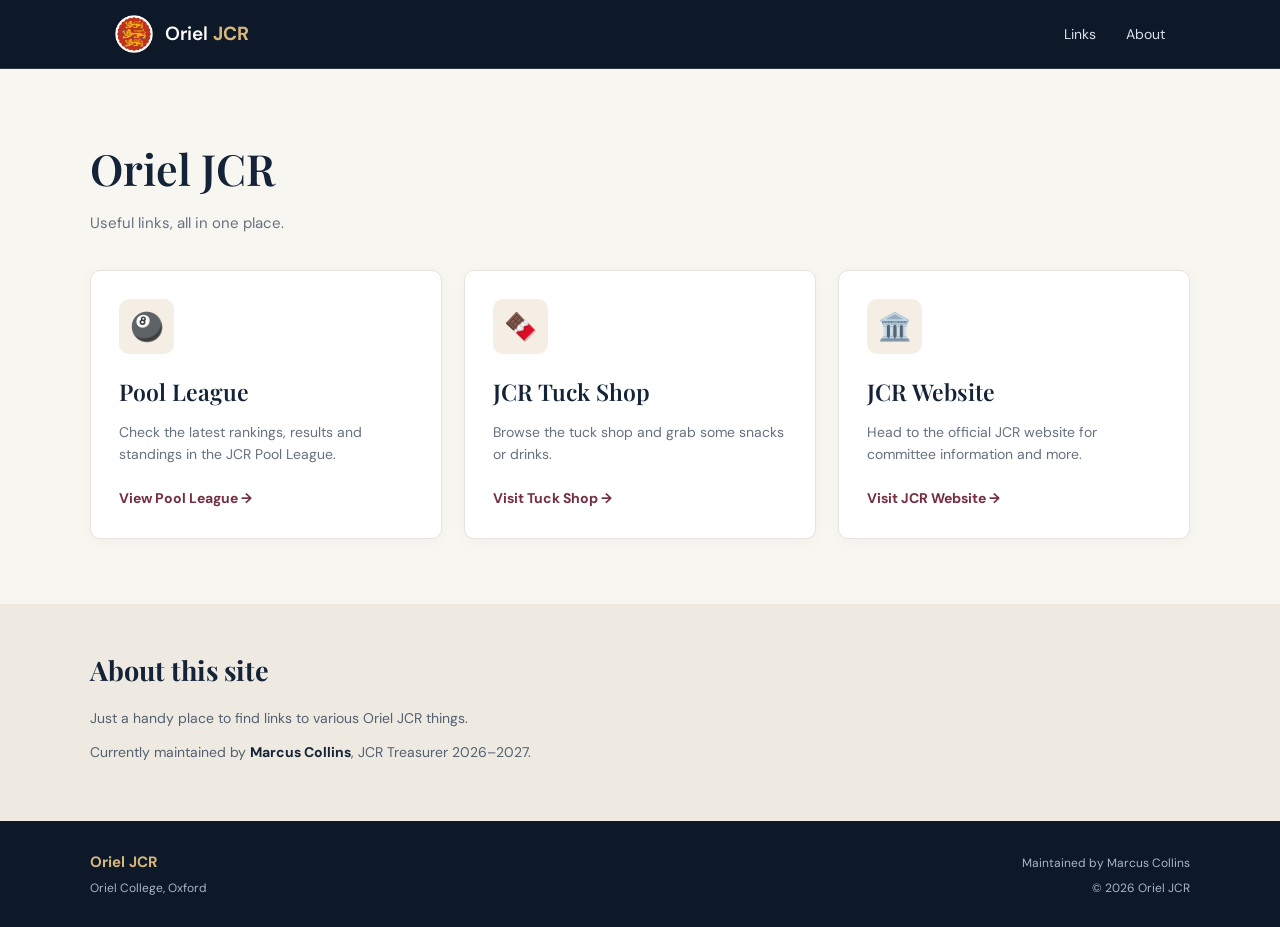
==== index.html @ 0f7fdc41 "Refactor index.html, script.js, and style.css for improved structure and accessibility" ====
<!DOCTYPE html>
<html lang="en">

<head>
  <meta charset="UTF-8">
  <meta name="viewport"
        content="width=device-width, initial-scale=1.0">

  <meta name="description"
        content="Useful links and resources for Oriel College JCR students.">

  <title>Oriel JCR</title>

  <link rel="icon" type="image/x-icon" href="icon.ico">
  <link rel="stylesheet" href="style.css">

  <script src="script.js" defer></script>
</head>

<body>

  <!-- Navigation -->
  <header class="site-header">
    <nav class="navbar">

      <a href="#resources" class="brand">
        <img src="icon.ico"
             alt="Oriel JCR"
             class="brand-icon">

        <span>Oriel <strong>JCR</strong></span>
      </a>

      <button class="menu-toggle"
              aria-label="Toggle navigation"
              aria-controls="nav-links"
              aria-expanded="false">
        ☰
      </button>

      <div class="nav-links" id="nav-links">
        <a href="#resources">Links</a>
        <a href="#about">About</a>
      </div>

    </nav>
  </header>

  <main>

    <!-- Useful Links -->
    <section class="resources section" id="resources">

      <div class="section-heading">
        <h1>Oriel JCR</h1>
        <p>Useful links, all in one place.</p>
      </div>

      <div class="card-grid">

        <!-- Pool League -->
        <a href="https://orieljcrtreasurer.github.io/oriel-jcr-pool-rankings/"
           class="resource-card"
           target="_blank"
           rel="noopener noreferrer">

          <div class="card-icon">🎱</div>

          <h2>Pool League</h2>

          <p>
            Check the latest rankings, results
            and standings in the JCR Pool League.
          </p>

          <span class="card-link">
            View Pool League →
          </span>
        </a>

        <!-- Tuck Shop -->
        <a href="https://orieljcrtreasurer.github.io/oriel-jcr-tuck-shop/"
           class="resource-card"
           target="_blank"
           rel="noopener noreferrer">

          <div class="card-icon">🍫</div>

          <h2>JCR Tuck Shop</h2>

          <p>
            Browse the tuck shop and grab
            some snacks or drinks.
          </p>

          <span class="card-link">
            Visit Tuck Shop →
          </span>
        </a>

        <!-- Official JCR -->
        <a href="https://www.orieljcr.org/"
           class="resource-card"
           target="_blank"
           rel="noopener noreferrer">

          <div class="card-icon">🏛️</div>

          <h2>JCR Website</h2>

          <p>
            Head to the official JCR website
            for committee information and more.
          </p>

          <span class="card-link">
            Visit JCR Website →
          </span>
        </a>

      </div>

    </section>

    <!-- About -->
    <section class="about section" id="about">

      <div class="about-inner">

        <h2>About this site</h2>

        <p>
          Just a handy place to find links
          to various Oriel JCR things.
        </p>

        <p>
          Currently maintained by
          <strong>Marcus Collins</strong>,
          JCR Treasurer 2026–2027.
        </p>

      </div>

    </section>

  </main>

  <!-- Footer -->
  <footer class="footer">

    <div class="footer-inner">

      <div>
        <strong>Oriel JCR</strong>
        <p>Oriel College, Oxford</p>
      </div>

      <div class="footer-right">
        <p>
          Maintained by Marcus Collins
        </p>

        <p>
          © <span id="year"></span> Oriel JCR
        </p>
      </div>

    </div>

  </footer>

</body>
</html>
---- style.css ----
@import url('https://fonts.googleapis.com/css2?family=DM+Sans:wght@400;500;600;700&family=Playfair+Display:wght@500;600;700&display=swap');

/* Colours */

:root {
  --navy: #142338;
  --navy-dark: #0d1929;
  --burgundy: #752e43;
  --gold: #d7b77b;
  --cream: #f8f6f1;
  --white: #ffffff;
  --text: #263447;
  --muted: #667180;
}

/* General */

* {
  margin: 0;
  padding: 0;
  box-sizing: border-box;
}

html {
  scroll-behavior: smooth;
  scroll-padding-top: 80px;
}

body {
  font-family: 'DM Sans', sans-serif;
  background: var(--cream);
  color: var(--text);
  line-height: 1.6;
}

a {
  text-decoration: none;
  color: inherit;
}

/* Navigation */

.site-header {
  background: var(--navy-dark);
  position: sticky;
  top: 0;
  z-index: 100;
  border-bottom: 1px solid #ffffff20;
}

.navbar {
  max-width: 1100px;
  margin: auto;
  padding: 15px 25px;

  display: flex;
  justify-content: space-between;
  align-items: center;
}

.brand {
  display: flex;
  align-items: center;
  gap: 12px;

  color: white;
  font-size: 19px;
  font-weight: 600;
}

.brand-icon {
  width: 38px;
  height: 38px;
  object-fit: contain;
}

.brand strong {
  color: var(--gold);
}

.nav-links {
  display: flex;
  gap: 30px;
}

.nav-links a {
  color: #d9e0e8;
  font-size: 14px;
  transition: color 0.2s;
}

.nav-links a:hover {
  color: var(--gold);
}

.menu-toggle {
  display: none;
  background: none;
  border: none;
  color: white;
  font-size: 26px;
  cursor: pointer;
}

/* Sections */

.section {
  padding: 65px 25px;
}

/* Resources */

.resources {
  min-height: 420px;
}

.section-heading {
  max-width: 1100px;
  margin: 0 auto 35px;
}

.section-heading h1 {
  font-family: 'Playfair Display', serif;
  color: var(--navy);
  font-size: clamp(32px, 4vw, 43px);
  font-weight: 600;
  margin-bottom: 8px;
}

.section-heading p {
  color: var(--muted);
  font-size: 15px;
}

/* Cards */

.card-grid {
  max-width: 1100px;
  margin: auto;

  display: grid;
  grid-template-columns: repeat(3, 1fr);
  gap: 22px;
}

.resource-card {
  display: flex;
  flex-direction: column;

  padding: 28px;

  background: white;
  border: 1px solid #e6e4df;
  border-radius: 10px;

  box-shadow: 0 3px 15px #14233808;

  transition:
    transform 0.2s,
    box-shadow 0.2s,
    border-color 0.2s;
}

.resource-card:hover {
  transform: translateY(-4px);
  box-shadow: 0 10px 25px #14233815;
  border-color: var(--gold);
}

.resource-card:focus-visible,
.nav-links a:focus-visible,
.brand:focus-visible,
.menu-toggle:focus-visible {
  outline: 3px solid var(--gold);
  outline-offset: 4px;
}

.card-icon {
  width: 55px;
  height: 55px;

  display: grid;
  place-items: center;

  background: #f4eee4;
  border-radius: 10px;

  font-size: 27px;
  margin-bottom: 20px;
}

.resource-card h2 {
  font-family: 'Playfair Display', serif;
  font-size: 23px;
  font-weight: 600;

  color: var(--navy);
  margin-bottom: 10px;
}

.resource-card p {
  font-size: 14px;
  color: var(--muted);

  flex-grow: 1;
  margin-bottom: 22px;
}

.card-link {
  color: var(--burgundy);
  font-size: 14px;
  font-weight: 700;
}

/* About */

.about {
  background: #eeeae2;
  padding: 45px 25px;
}

.about-inner {
  max-width: 1100px;
  margin: auto;
}

.about h2 {
  font-family: 'Playfair Display', serif;
  color: var(--navy);
  font-size: 27px;
  margin-bottom: 15px;
}

.about p {
  color: #526071;
  font-size: 14px;
  margin-bottom: 12px;
}

.about strong {
  color: var(--navy);
}

/* Footer */

.footer {
  background: var(--navy-dark);
  color: white;
  padding: 28px 25px;
}

.footer-inner {
  max-width: 1100px;
  margin: auto;

  display: flex;
  justify-content: space-between;
  align-items: center;
  gap: 25px;
}

.footer strong {
  color: var(--gold);
  font-size: 15px;
}

.footer p {
  color: #aab5c3;
  font-size: 12px;
  margin-top: 5px;
}

.footer-right {
  text-align: right;
}

/* Mobile */

@media (max-width: 768px) {

  .navbar {
    padding: 14px 20px;
  }

  .brand {
    font-size: 17px;
  }

  .brand-icon {
    width: 34px;
    height: 34px;
  }

  .menu-toggle {
    display: block;
  }

  .nav-links {
    display: none;
    position: absolute;

    top: 100%;
    left: 0;
    right: 0;

    background: var(--navy-dark);
    padding: 20px;

    flex-direction: column;
    gap: 20px;

    border-top: 1px solid #ffffff20;
  }

  .nav-links.active {
    display: flex;
  }

  .section {
    padding: 45px 20px;
  }

  .card-grid {
    grid-template-columns: 1fr;
    gap: 16px;
  }

  .resource-card {
    padding: 24px;
  }

  .about {
    padding: 35px 20px;
  }

  .footer-inner {
    flex-direction: column;
    text-align: center;
    gap: 15px;
  }

  .footer-right {
    text-align: center;
  }

}

@media (prefers-reduced-motion: reduce) {
  html {
    scroll-behavior: auto;
  }

  *,
  *::before,
  *::after {
    transition-duration: 0.01ms !important;
  }
}
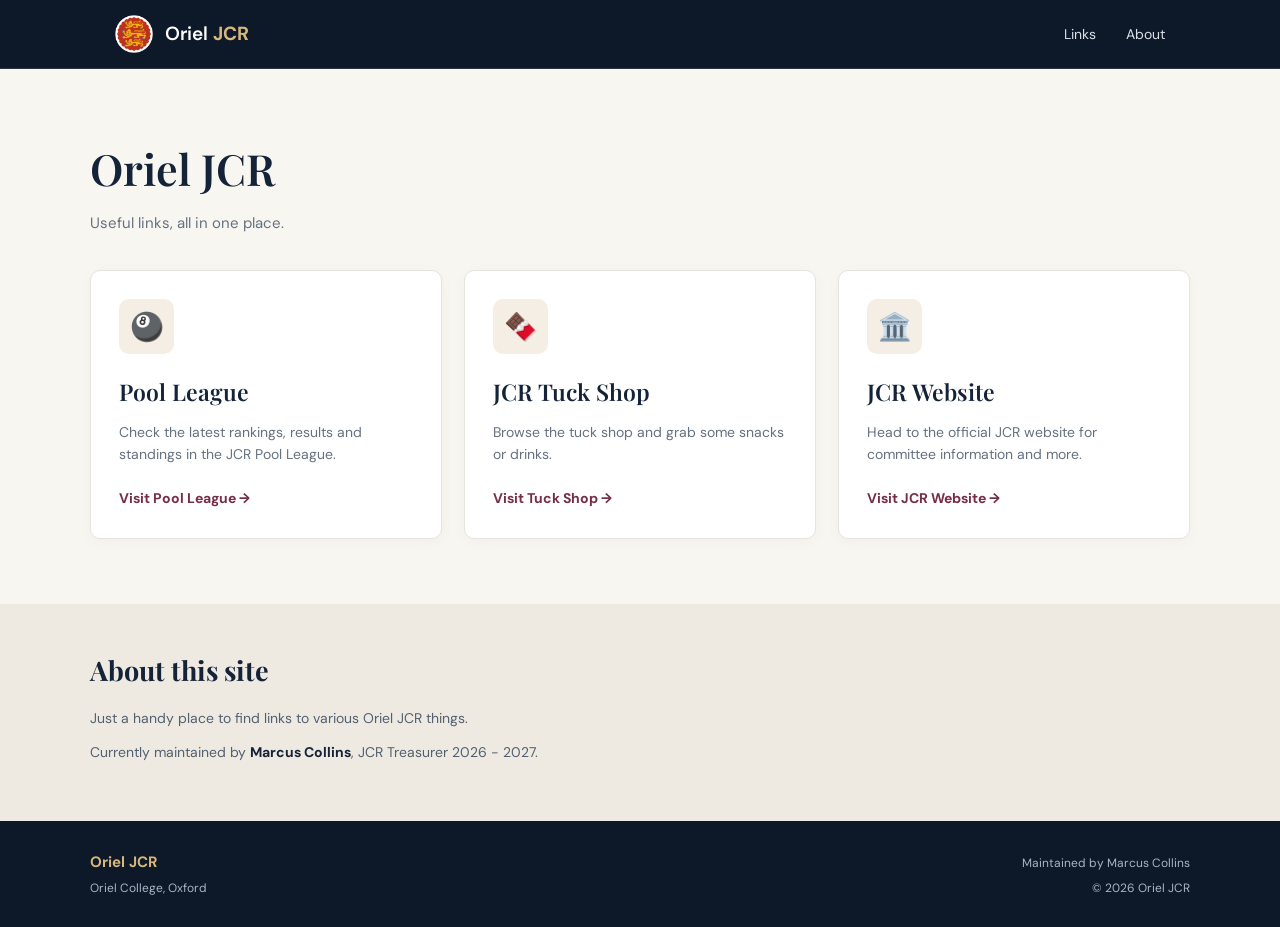
==== commit a0bb9e5a: "Update link text for Pool League and adjust date formatting for JCR Treasurer" ====
--- a/index.html
+++ b/index.html
@@ -75,7 +75,7 @@
           </p>
 
           <span class="card-link">
-            View Pool League →
+            Visit Pool League →
           </span>
         </a>
 
@@ -138,7 +138,7 @@
         <p>
           Currently maintained by
           <strong>Marcus Collins</strong>,
-          JCR Treasurer 2026–2027.
+          JCR Treasurer 2026 - 2027.
         </p>
 
       </div>
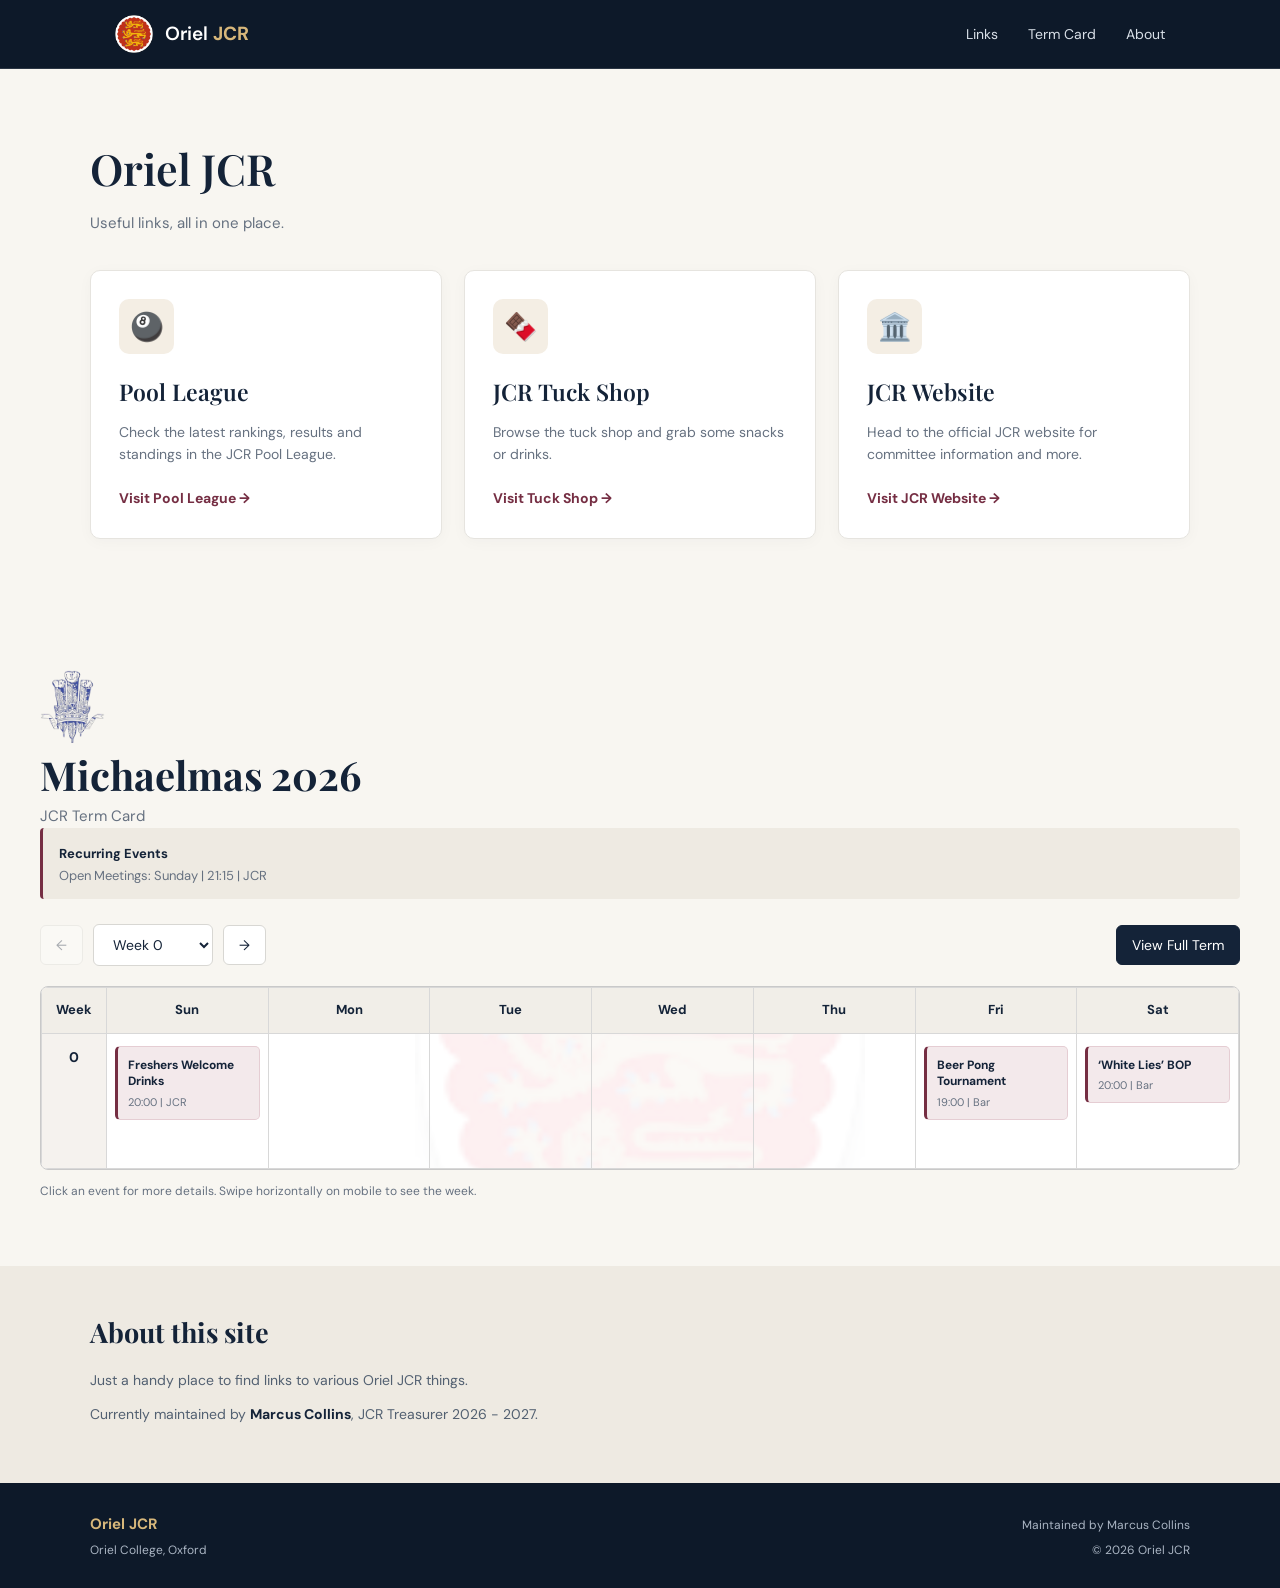
==== commit cebc8757: "Add lion image asset to the project" ====
--- a/index.html
+++ b/index.html
@@ -41,6 +41,7 @@
 
       <div class="nav-links" id="nav-links">
         <a href="#resources">Links</a>
+        <a href="#termcard">Term Card</a>
         <a href="#about">About</a>
       </div>
 
@@ -60,10 +61,7 @@
       <div class="card-grid">
 
         <!-- Pool League -->
-        <a href="https://orieljcrtreasurer.github.io/oriel-jcr-pool-rankings/"
-           class="resource-card"
-           target="_blank"
-           rel="noopener noreferrer">
+        <a href="https://orieljcrtreasurer.github.io/oriel-jcr-pool-rankings/" class="resource-card">
 
           <div class="card-icon">🎱</div>
 
@@ -80,10 +78,7 @@
         </a>
 
         <!-- Tuck Shop -->
-        <a href="https://orieljcrtreasurer.github.io/oriel-jcr-tuck-shop/"
-           class="resource-card"
-           target="_blank"
-           rel="noopener noreferrer">
+        <a href="https://orieljcrtreasurer.github.io/oriel-jcr-tuck-shop/" class="resource-card">
 
           <div class="card-icon">🍫</div>
 
@@ -100,10 +95,7 @@
         </a>
 
         <!-- Official JCR -->
-        <a href="https://www.orieljcr.org/"
-           class="resource-card"
-           target="_blank"
-           rel="noopener noreferrer">
+        <a href="https://www.orieljcr.org/" class="resource-card" target="_blank" rel="noopener noreferrer">
 
           <div class="card-icon">🏛️</div>
 
@@ -123,6 +115,123 @@
 
     </section>
 
+    <!-- Term Card -->
+    <section class="termcard-section section" id="termcard">
+
+      <div class="termcard-container">
+
+        <div class="termcard-header">
+
+          <img src="feathers.png" alt="Oriel Feathers" class="termcard-feathers">
+
+          <div class="termcard-title">
+            <h2>Michaelmas 2026</h2>
+            <p>JCR Term Card</p>
+          </div>
+
+        </div>
+
+        <div class="termcard-info">
+          <strong>Recurring Events</strong>
+          <p>Open Meetings: Sundays 21:15 in the JCR</p>
+        </div>
+
+        <!-- Controls -->
+        <div class="termcard-controls">
+
+          <div class="week-navigation">
+
+            <button id="prev-week" class="week-arrow" aria-label="Previous week">←</button>
+
+            <label for="week-select" class="sr-only">Select week</label>
+
+            <select name="week-select" id="week-select">
+              <option value="0">Week 0</option>
+              <option value="1">Week 1</option>
+              <option value="2">Week 2</option>
+              <option value="3">Week 3</option>
+              <option value="4">Week 4</option>
+              <option value="5">Week 5</option>
+              <option value="6">Week 6</option>
+              <option value="7">Week 7</option>
+              <option value="8">Week 8</option>
+            </select>
+
+            <button id="next-week" class="week-arrow" aria-label="Next week">→</button>
+
+          </div>
+
+          <button id="toggle-term" class="term-view-button" aria-pressed="false">View Full Term</button>
+
+        </div>
+
+        <!-- Timetable -->
+        <div class="termcard-table-wrapper">
+
+          <div class="termcard-watermark" aria-hidden="true"></div>
+
+          <table class="termcard-table">
+
+            <thead>
+              <tr>
+                <th scope="col">Week</th>
+                <th scope="col">Sun</th>
+                <th scope="col">Mon</th>
+                <th scope="col">Tue</th>
+                <th scope="col">Wed</th>
+                <th scope="col">Thu</th>
+                <th scope="col">Fri</th>
+                <th scope="col">Sat</th>
+              </tr>
+            </thead>
+
+            <tbody id="termcard-body">
+              <!-- Events inserted by JavaScript -->
+            </tbody>
+
+          </table>
+
+        </div>
+
+        <p class="termcard-help">
+          Click an event for more details.
+          Swipe horizontally on mobile to see the week.
+        </p>
+
+      </div>
+
+    </section>
+
+    <!-- Event Details Dialog -->
+     <dialog id="event-dialog" class="event-dialog">
+
+      <div class="event-dialog-content">
+
+        <button id="close-event" class="close-event" aria-label="Close event details">×</button>
+
+        <span id="event-week" class="event-week-label"></span>
+
+        <h2 id="event-title"></h2>
+
+        <div class="event-detail">
+          <span>Day</span>
+          <strong id="event-day"></strong>
+        </div>
+
+        <div class="event-detail">
+          <span>Time</span>
+          <strong id="event-time"></strong>
+        </div>
+
+        <div class="event-detail">
+          <span>Location</span>
+          <strong id="event-location"></strong>
+        </div>
+
+      </div>
+
+     </dialog>
+
     <!-- About -->
     <section class="about section" id="about">
 
--- a/style.css
+++ b/style.css
@@ -213,6 +213,396 @@
   font-weight: 700;
 }
 
+/* Term Card */
+.termcard-section {
+  background: var(--cream);
+}
+
+.termcard-container {
+  max-width: 1200px;
+  margin: auto;
+}
+
+/* Heading */
+
+.termcard-heading {
+  display: flex;
+  align-items: center;
+  gap: 20px;
+  margin-bottom: 20px;
+}
+
+.termcard-feathers {
+  width: 65px;
+  height: 75px;
+  object-fit: contain;
+}
+
+.termcard-title h2 {
+  font-family: 'Playfair Display', serif;
+  font-size: clamp(28px, 4vw, 40px);
+  color: var(--navy);
+  line-height: 1.2;
+}
+
+.termcard-title p {
+  color: var(--muted);
+  font-size: 15px;
+  margin-top: 5px;
+}
+
+.termcard-info {
+  margin-bottom: 25px;
+  padding: 12px 16px;
+  background: #eeeae2;
+  border-left: 3px solid var(--burgundy);
+  border-radius: 4px;
+}
+
+.termcard-info strong {
+  font-size: 13px;
+  color: var(--navy);
+}
+
+.termcard-info p {
+  font-size: 13px;
+  color: var(--muted);
+}
+
+/* Controls */
+
+.termcard-controls {
+  display: flex;
+  justify-content: space-between;
+  align-items: center;
+  flex-wrap: wrap;
+  gap: 15px;
+  margin-bottom: 20px;
+}
+
+.week-navigation {
+  display: flex;
+  align-items: center;
+  gap: 10px;
+}
+
+.week-arrow,
+.term-view-button,
+#week-select {
+  font-family: inherit;
+  font-size: 14px;
+  border: 1px solid #d8d7d3;
+  border-radius: 6px;
+  background: white;
+  color: var(--navy);
+  padding: 10px 15px;
+}
+
+.week-arrow,
+.term-view-button {
+  cursor: pointer;
+  transition: background 0.2s;
+}
+
+.week-arrow:hover,
+.term-view-button:hover {
+  background: #eeeae2;
+}
+
+.week-arrow:disabled {
+  opacity: 0.35;
+  cursor: not-allowed;
+}
+
+#week-select {
+  min-width: 120px;
+  cursor: pointer;
+}
+
+.term-view-button {
+  background: var(--navy);
+  color: white;
+  border-color: var(--navy);
+}
+
+.term-view-button:hover {
+  background: var(--burgundy);
+  color: white;
+}
+
+/* Timetable */
+
+.termcard-table-wrapper {
+  position: relative;
+  overflow-x: auto;
+  border: 1px solid #c9c9c9;
+  border-radius: 8px;
+  background: white;
+}
+
+/* Lion watermark */
+
+.termcard-watermark {
+  position: absolute;
+  inset: 0;
+  background-image: url("lion.png");
+  background-repeat: no-repeat;
+  background-position: center;
+  background-size: min(55%, 450px);
+  opacity: 0.13;
+  pointer-events: none;
+  z-index: 0;
+}
+
+/* Table */
+
+.termcard-table {
+  width: 100%;
+  min-width: 850px;
+  border-collapse: collapse;
+  table-layout: fixed;
+  position: relative;
+  z-index: 1;
+}
+
+.termcard-table th,
+.termcard-table td {
+  border: 1px solid #d8d8d8;
+  padding: 12px 8px;
+  vertical-align: top;
+}
+
+.termcard-table thead th {
+  background: #f1eee8;
+  color: var(--navy);
+  font-size: 13px;
+  font-weight: 700;
+  text-align: center;
+}
+
+.termcard-table thead th:first-child {
+  width: 65px;
+}
+
+.termcard-table tbody th {
+  background: #f1eee8b8;
+  color: var(--navy);
+  text-align: center;
+  font-weight: 700;
+  font-size: 14px;
+}
+
+.termcard-table td {
+  background: #ffffffb5;
+  height: 135px;
+}
+
+.termcard-table td:empty {
+  background: #ffffff75;
+}
+
+/* Events */
+
+.term-event {
+  display: block;
+  width: 100%;
+  padding: 10px;
+  margin-bottom: 7px;
+  text-align: left;
+  font-family: inherit;
+  background: #f3e9eb;
+  border: 1px solid #e5cdd3;
+  border-left: 3px solid var(--burgundy);
+  border-radius: 5px;
+  cursor: pointer;
+  transition: background 0.2s, transform 0.2s;
+}
+
+.term-event:hover {
+  background: #ead8dd;
+  transform: translateY(-2px);
+}
+
+.term-event:focus-visible,
+.week-arrow:focus-visible,
+.term-view-button:focus-visible,
+#week-select:focus-visible {
+  outline: 3px solid var(--gold);
+  outline-offset: 2px;
+}
+
+.term-event-title {
+  display: block;
+  font-size: 12px;
+  font-weight: 700;
+  color: var(--navy);
+  line-height: 1.4;
+}
+
+.term-event-time {
+  display: block;
+  margin-top: 5px;
+  font-size: 11px;
+  color: var(--muted);
+}
+
+/* Full term view */
+
+.termcard-table.full-term td {
+  height: 105px;
+  padding: 6px;
+}
+
+.termcard-table.full-term .term-event {
+  padding: 7px;
+}
+
+.termcard-table.full-term .term-event-title {
+  font-size: 11px;
+}
+
+.termcard-table.full-term .term-event-time {
+  font-size: 10px;
+}
+
+.termcard-help {
+  margin-top: 12px;
+  color: var(--muted);
+  font-size: 12px;
+}
+
+/* Event popup */
+
+.event-dialog {
+  width: min(420px, calc(100% - 30px));
+  max-height: 85vh;
+  overflow-y: auto;
+  margin: auto;
+  padding: 0;
+  border: none;
+  border-radius: 12px;
+  box-shadow: 0 20px 60px #00000040;
+  color: var(--text);
+}
+
+.event-dialog::backdrop {
+  background: #0d1929a6;
+}
+
+.event-dialog-content {
+  position: relative;
+  padding: 35px;
+  background: white;
+}
+
+.close-event {
+  position: absolute;
+  top: 12px;
+  right: 18px;
+  border: none;
+  background: transparent;
+  color: var(--muted);
+  font-size: 28px;
+  cursor: pointer;
+}
+
+.event-week-label {
+  color: var(--burgundy);
+  font-size: 12px;
+  font-weight: 700;
+  text-transform: uppercase;
+  letter-spacing: 1px;
+}
+
+.event-dialog h2 {
+  font-family: 'Playfair Display', serif;
+  font-size: 27px;
+  color: var(--navy);
+  line-height: 1.3;
+  margin: 12px 0 25px;
+}
+
+.event-detail {
+  display: flex;
+  justify-content: space-between;
+  gap: 15px;
+  padding: 12px 0;
+  border-bottom: 1px solid #eee;
+  font-size: 14px;
+}
+
+.event-detail span {
+  color: var(--muted);
+}
+
+.event-detail strong {
+  color: var(--navy);
+  text-align: right;
+}
+
+/* Accessibility */
+
+.sr-only {
+  position: absolute;
+  width: 1px;
+  height: 1px;
+  padding: 0;
+  margin: -1px;
+  overflow: hidden;
+  clip: rect(0, 0, 0, 0);
+  white-space: nowrap;
+  border: 0;
+}
+
+/* Mobile */
+
+@media (max-width: 768px) {
+
+  .termcard-heading {
+    gap: 12px;
+  }
+
+  .termcard-feathers {
+    width: 45px;
+    height: 55px;
+  }
+
+  .termcard-controls {
+    align-items: stretch;
+  }
+
+  .week-navigation {
+    flex: 1;
+  }
+
+  #week-select {
+    flex: 1;
+  }
+
+  .term-view-button {
+    width: 100%;
+  }
+
+  .termcard-table {
+    min-width: 750px;
+  }
+
+  .termcard-table td {
+    height: 120px;
+  }
+
+  .event-dialog-content {
+    padding: 28px 22px;
+  }
+
+}
+
+@media (prefers-reduced-motion: reduce) {
+  .term-event {
+    transition: none;
+  }
+}
+
 /* About */
 
 .about {
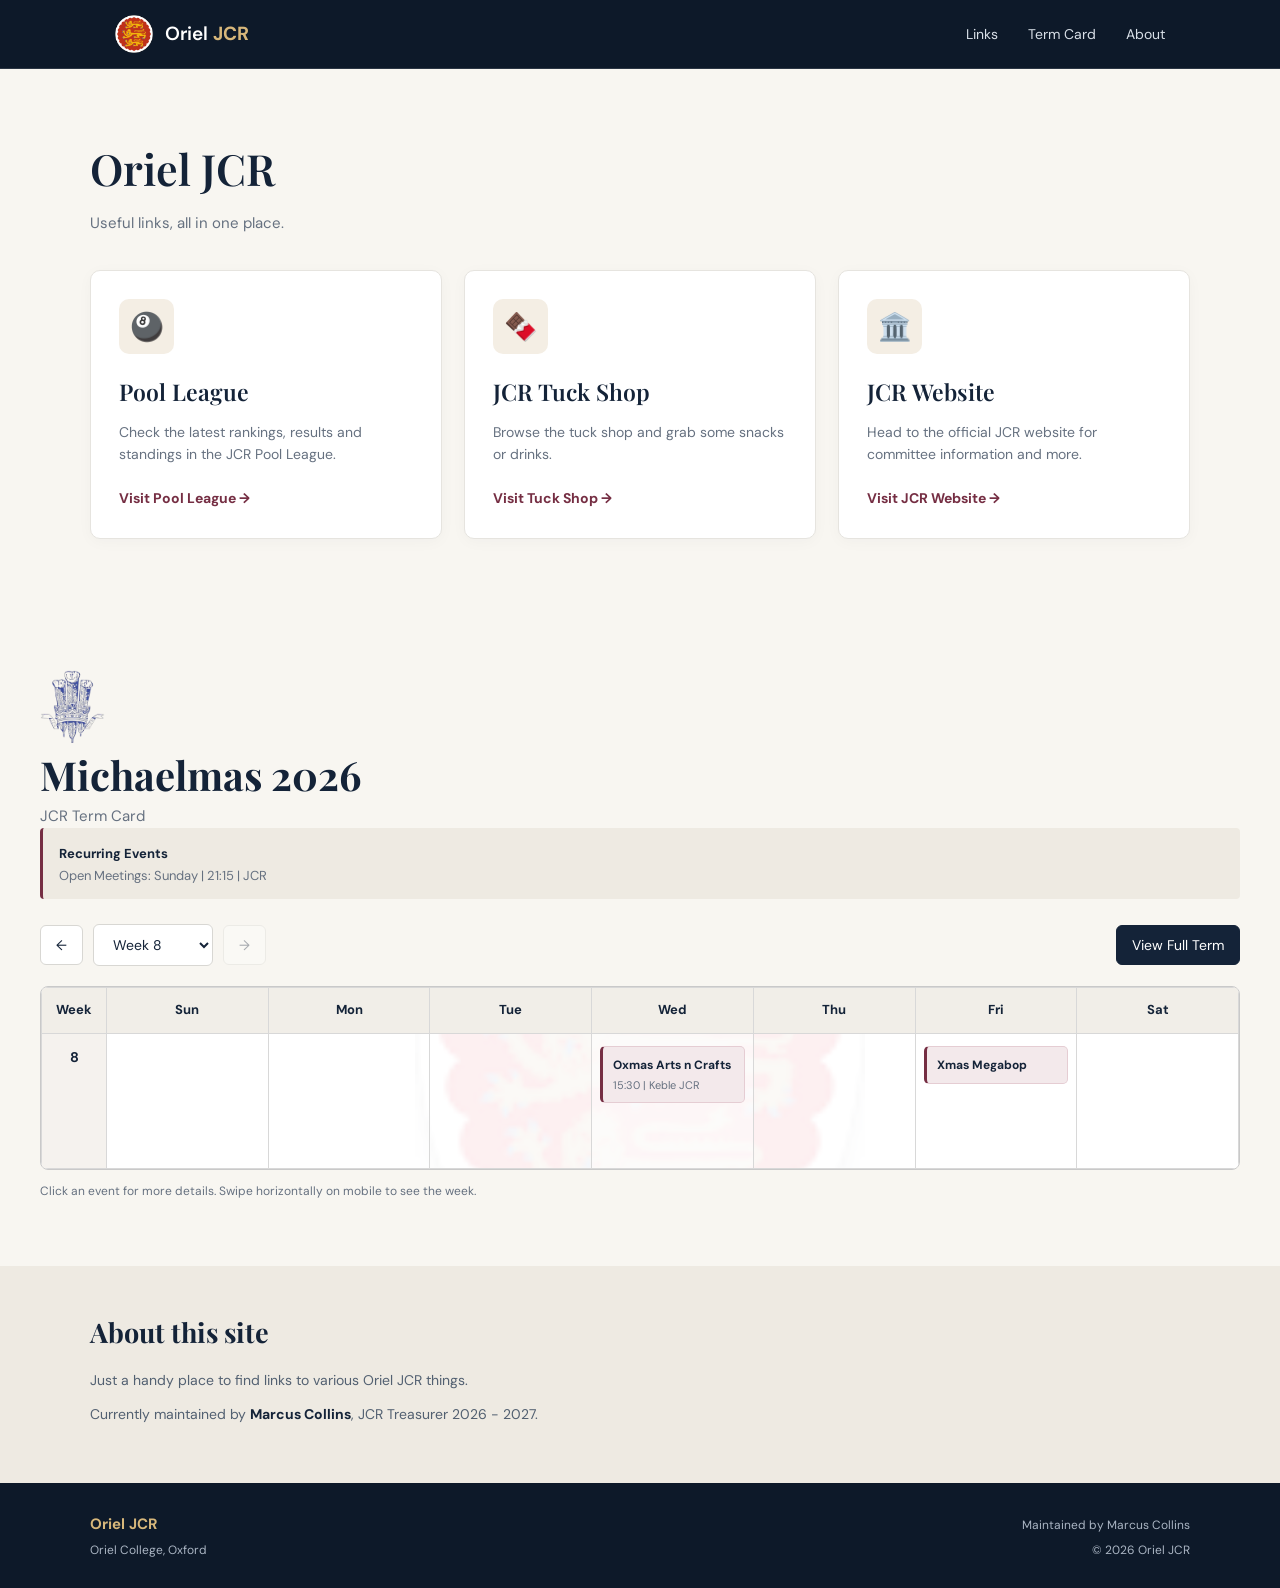
==== commit 4b8e56e4: "Add admin navigation button with visibility control based on authentication token" ====
--- a/index.html
+++ b/index.html
@@ -43,6 +43,8 @@
         <a href="#resources">Links</a>
         <a href="#termcard">Term Card</a>
         <a href="#about">About</a>
+
+        <a href="admin/" id="admin-link" class="admin-link" hidden><span>⚙</span> Admin</a>
       </div>
 
     </nav>
--- a/style.css
+++ b/style.css
@@ -102,6 +102,41 @@
   font-size: 26px;
   cursor: pointer;
 }
+
+/* =========================================
+   ADMIN NAVIGATION BUTTON
+   ========================================= */
+
+.admin-link {
+  display: inline-flex;
+  align-items: center;
+  gap: 7px;
+
+  padding: 7px 13px;
+  border: 1px solid var(--gold);
+  border-radius: 6px;
+
+  color: var(--gold) !important;
+  font-weight: 600;
+  font-size: 13px;
+  transition: background 0.2s;
+}
+
+.admin-link:hover {
+  background: rgba(215, 183, 123, 0.12);
+}
+
+/* Ensure hidden attribute actually hides it */
+.admin-link[hidden] {
+  display: none !important;
+}
+
+@media (max-width: 768px) {
+  .admin-link {
+    width: fit-content;
+  }
+}
+
 
 /* Sections */
 
@@ -603,6 +638,111 @@
   }
 }
 
+
+/* =========================================
+   CURRENT WEEK HIGHLIGHTING
+   ========================================= */
+
+/* Highlight the current week's cells */
+
+.termcard-table tbody tr.current-week td {
+  background: rgba(215, 183, 123, 0.16);
+}
+
+/* Current week number */
+
+.termcard-table tbody tr.current-week th {
+  background: var(--navy);
+  color: white;
+  border-left: 4px solid var(--gold);
+}
+
+/* Current week badge */
+
+.current-week-badge {
+  display: block;
+  width: fit-content;
+  margin: 8px auto 0;
+  padding: 3px 7px;
+
+  background: var(--gold);
+  color: var(--navy-dark);
+
+  border-radius: 4px;
+
+  font-family: 'DM Sans', sans-serif;
+  font-size: 10px;
+  font-weight: 700;
+}
+
+/* Make the current row stand out */
+
+.termcard-table tbody tr.current-week {
+  outline: 2px solid var(--gold);
+  outline-offset: -2px;
+}
+
+/* Keep event cards readable */
+
+.termcard-table tbody tr.current-week .term-event {
+  background: #fff8ec;
+  border-left-color: var(--burgundy);
+}
+
+.termcard-table tbody tr.current-week .term-event:hover {
+  background: #f7e8c8;
+}
+
+
+/* =========================================
+   CURRENT DAY HIGHLIGHTING
+   ========================================= */
+
+/* Today's column heading */
+
+.termcard-table thead th.current-day-header {
+  background: var(--burgundy);
+  color: white;
+  border-bottom: 3px solid var(--gold);
+}
+
+/* Today's cell */
+
+.termcard-table tbody tr.current-week td.current-day {
+  background: rgba(215, 183, 123, 0.38);
+  box-shadow: inset 0 0 0 2px var(--gold);
+}
+
+/* Today's events */
+
+.term-event.today-event,
+.termcard-table tbody tr.current-week
+.term-event.today-event {
+  background: #fff3d8;
+  border: 1px solid var(--gold);
+  border-left: 4px solid var(--burgundy);
+}
+
+/* Hover effect */
+
+.term-event.today-event:hover {
+  background: #f8e5ba;
+}
+
+/* Make today's heading stand out */
+
+.current-day-header::after {
+  content: "TODAY";
+  display: block;
+  font-family: 'DM Sans', sans-serif;
+  font-size: 9px;
+  font-weight: 700;
+  letter-spacing: 1px;
+  margin-top: 4px;
+  color: var(--gold);
+}
+
+
 /* About */
 
 .about {
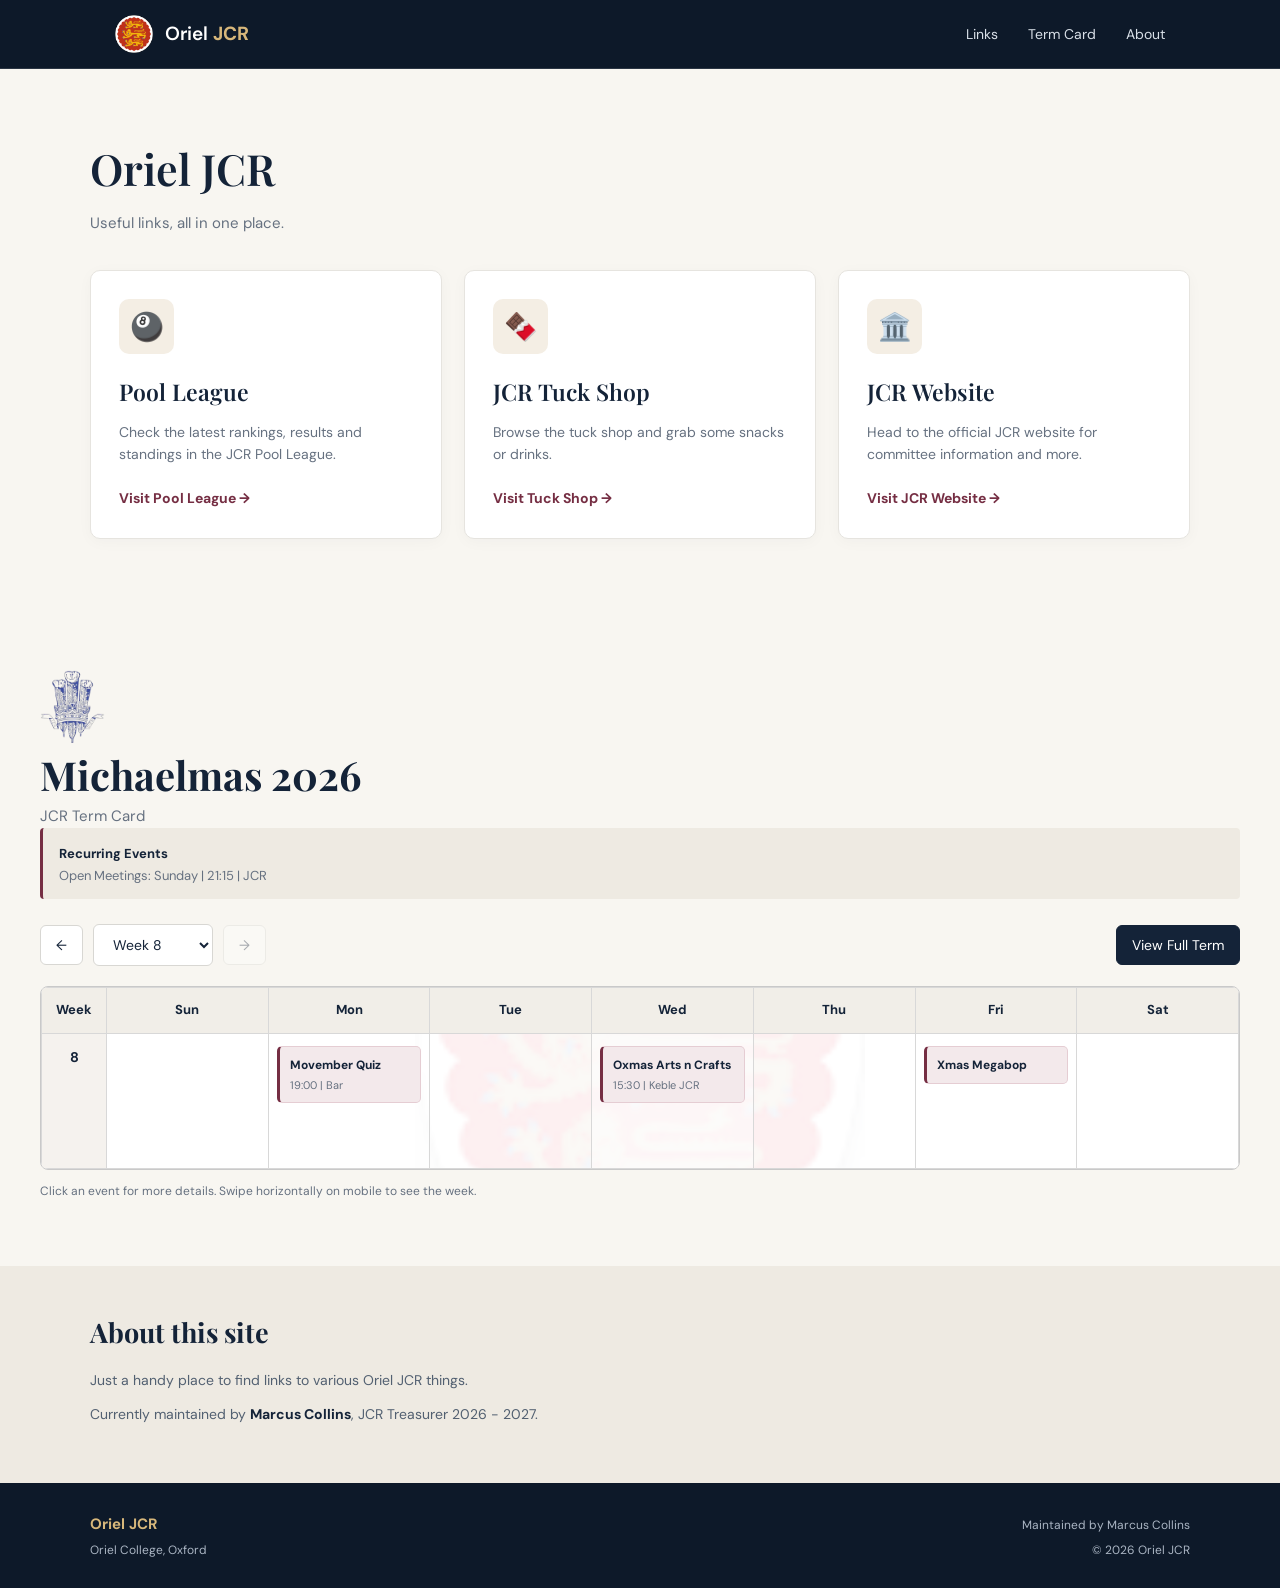
==== commit c1f82b66: "Remove unnecessary blank lines in index.html for cleaner code" ====
--- a/index.html
+++ b/index.html
@@ -1,7 +1,5 @@
-
 <!DOCTYPE html>
 <html lang="en">
-
 <head>
   <meta charset="UTF-8">
   <meta name="viewport"
@@ -17,9 +15,7 @@
 
   <script src="script.js" defer></script>
 </head>
-
 <body>
-
   <!-- Navigation -->
   <header class="site-header">
     <nav class="navbar">
@@ -281,6 +277,5 @@
     </div>
 
   </footer>
-
 </body>
 </html>
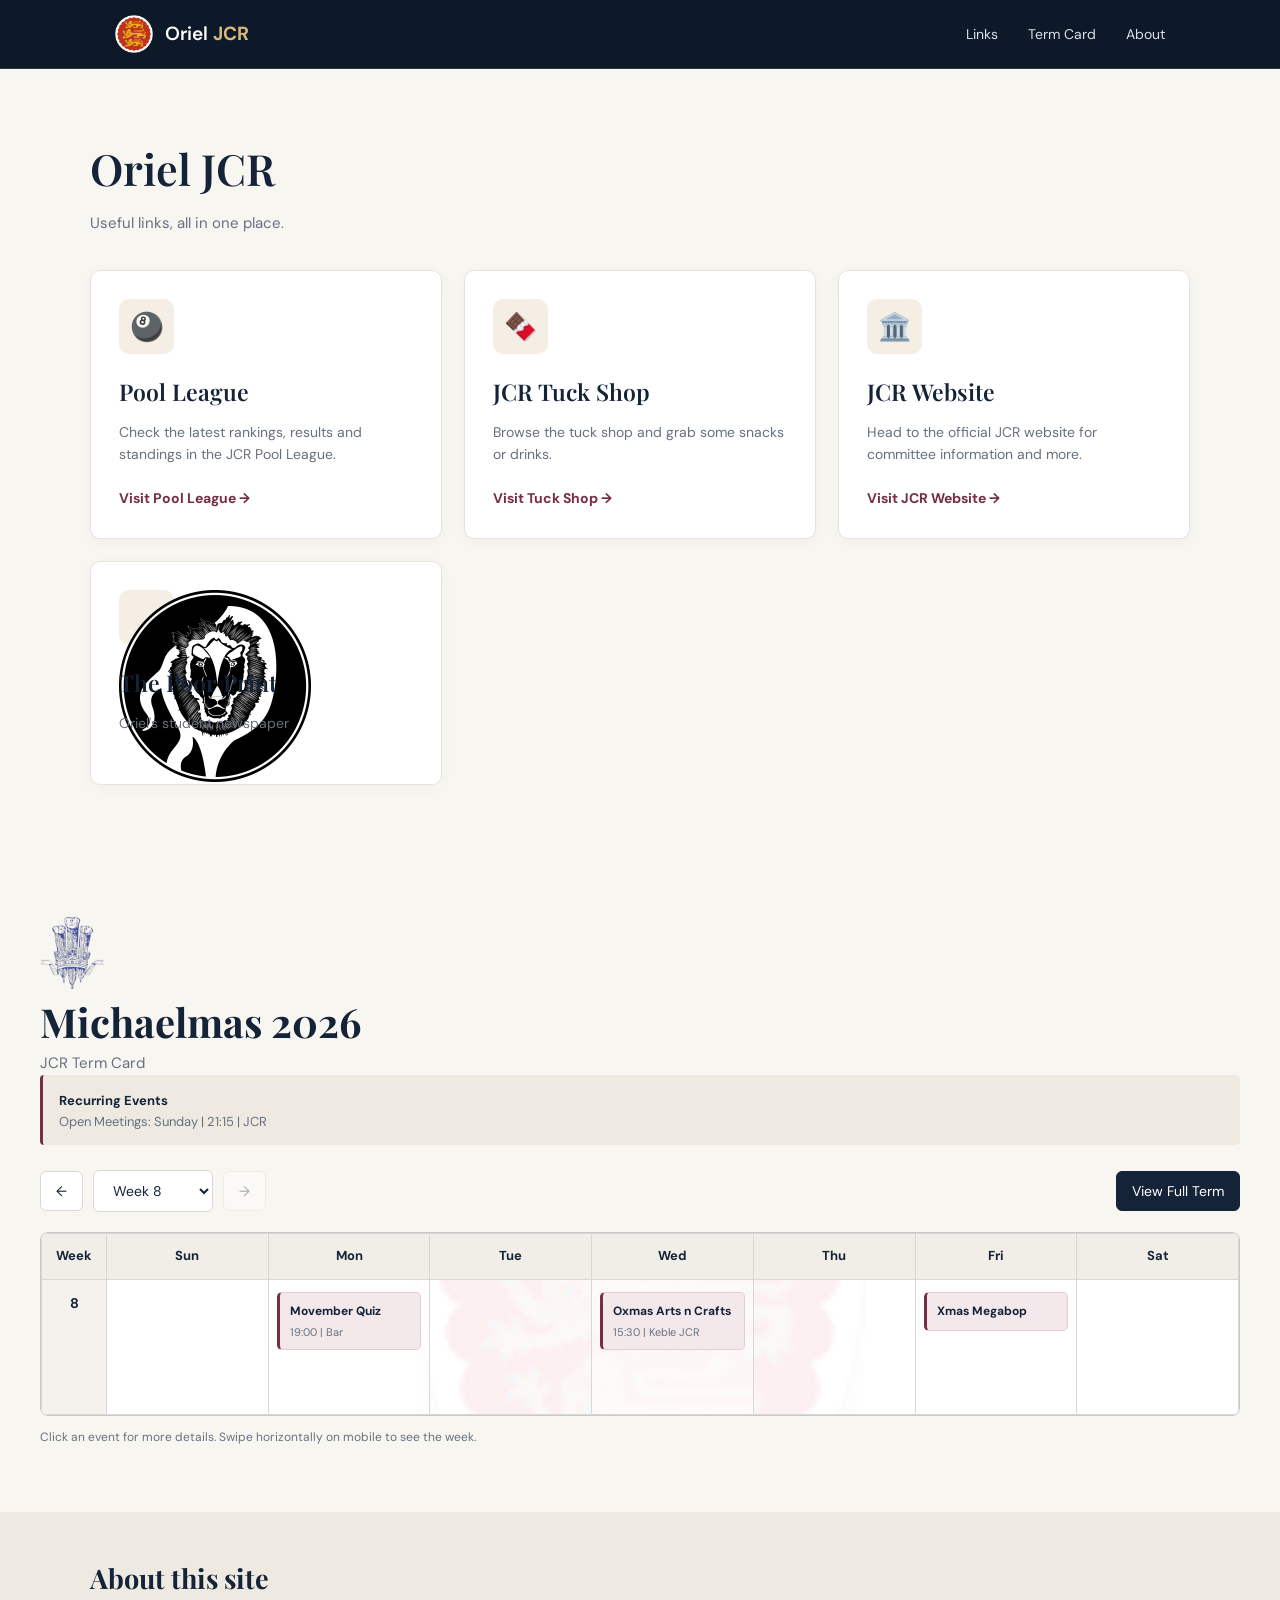
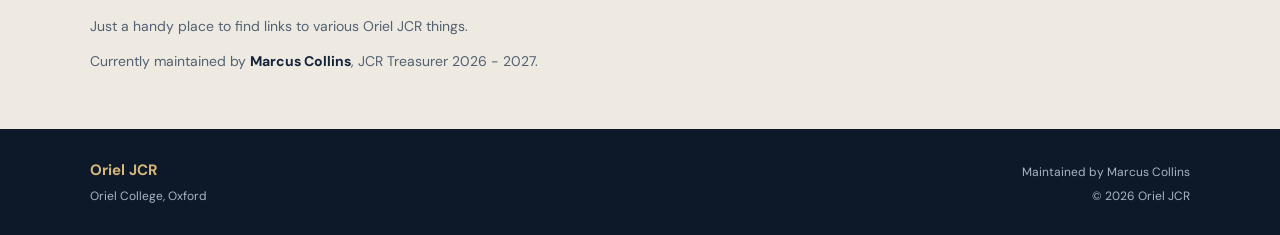
==== commit ee181686: "Refactor code structure for improved readability and maintainability" ====
--- a/index.html
+++ b/index.html
@@ -108,6 +108,21 @@
             Visit JCR Website →
           </span>
         </a>
+
+        <!-- The Poor Print -->
+         <a href="https://thepoorprint.com/" class="resource-card" target="_blank" rel="noopener noreferrer">
+
+          <div class="card-icon">
+            <img src="the-poor-print.png" alt="The Poor Print">
+          </div>
+
+          <h2>The Poor Print</h2>
+
+          <p>
+            Oriel's student newspaper
+          </p>
+
+         </a>
 
       </div>
 
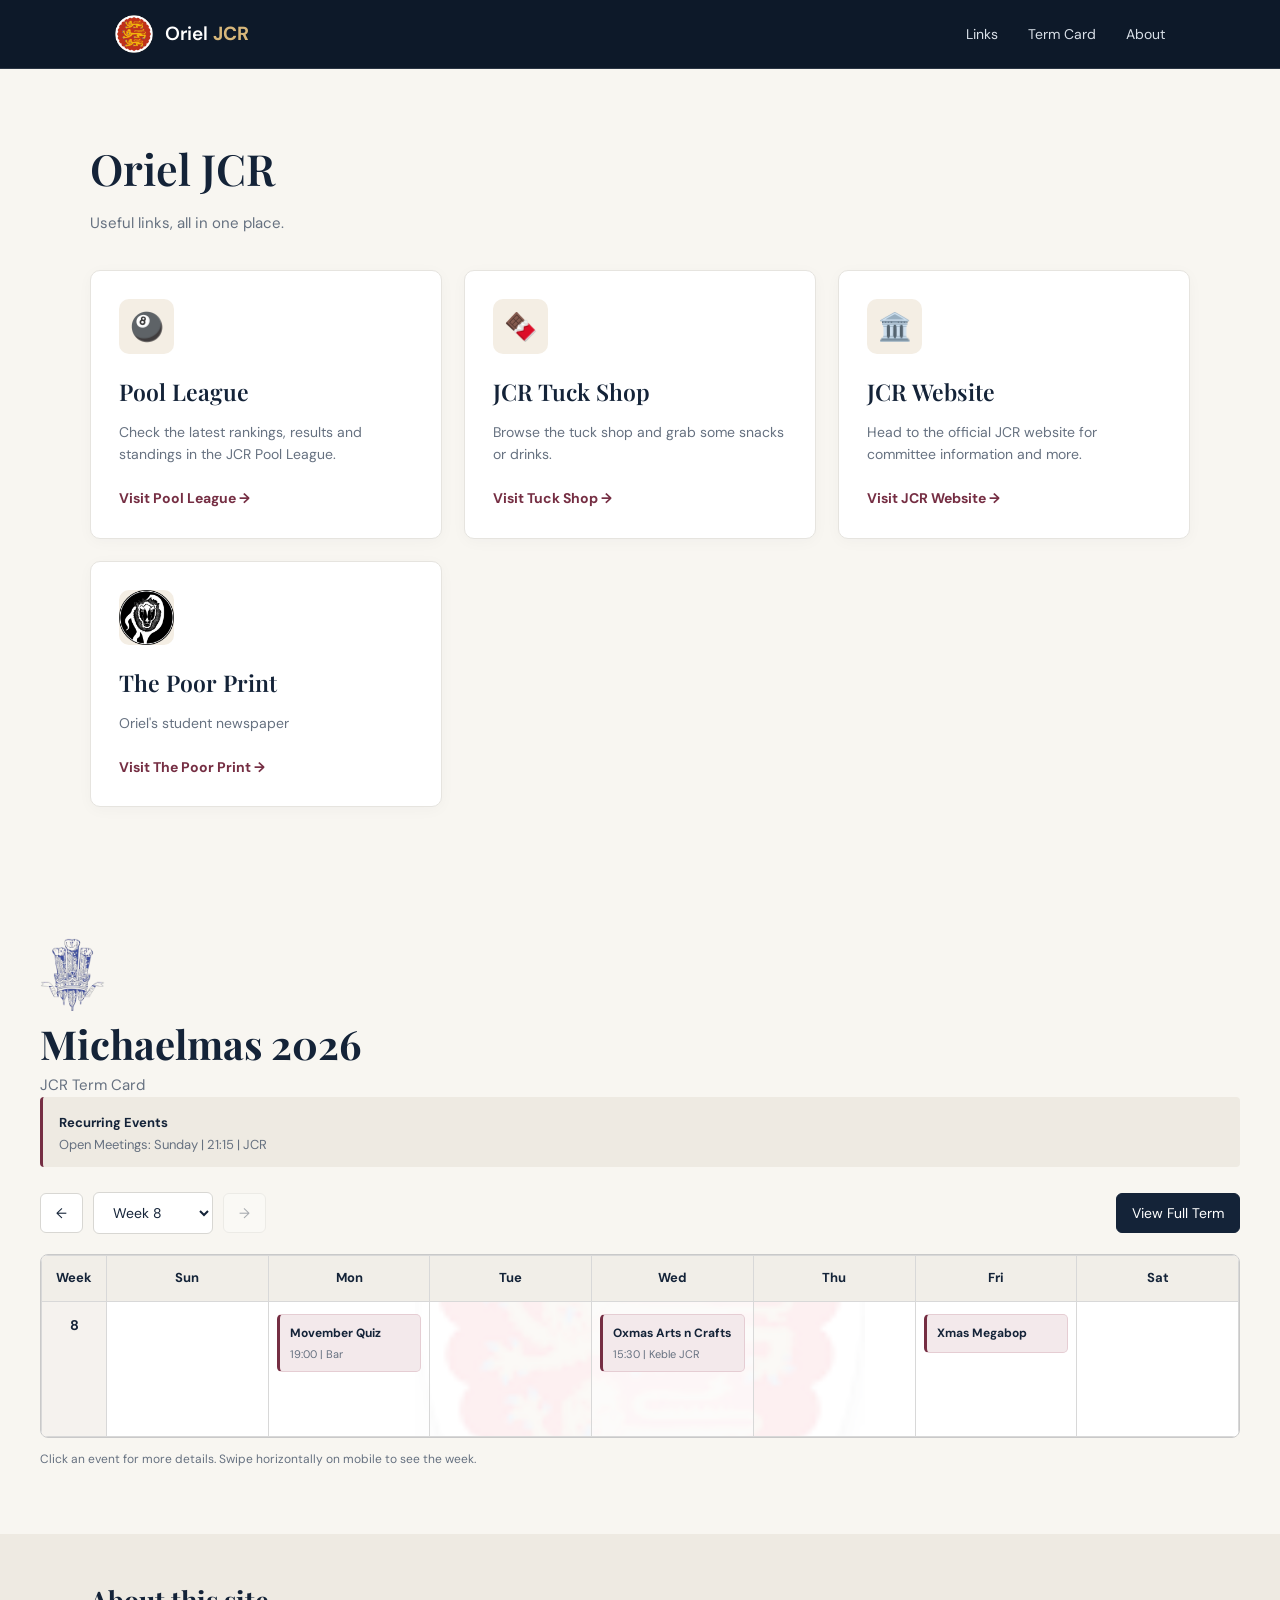
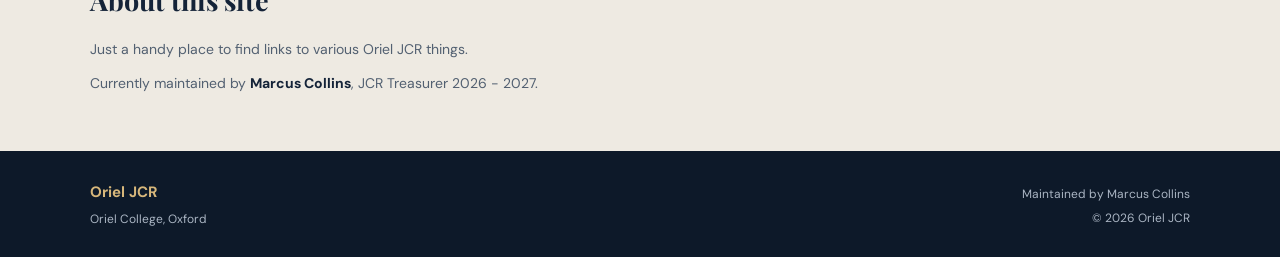
==== commit 222caeba: "Add link to The Poor Print in the student newspaper section" ====
--- a/index.html
+++ b/index.html
@@ -121,6 +121,10 @@
           <p>
             Oriel's student newspaper
           </p>
+
+          <span class="card-link">
+            Visit The Poor Print →
+          </span>
 
          </a>
 
--- a/style.css
+++ b/style.css
@@ -223,6 +223,12 @@
 
   font-size: 27px;
   margin-bottom: 20px;
+}
+
+.card-icon img {
+  width: 100%;
+  height: 100%;
+  object-fit: contain;
 }
 
 .resource-card h2 {
